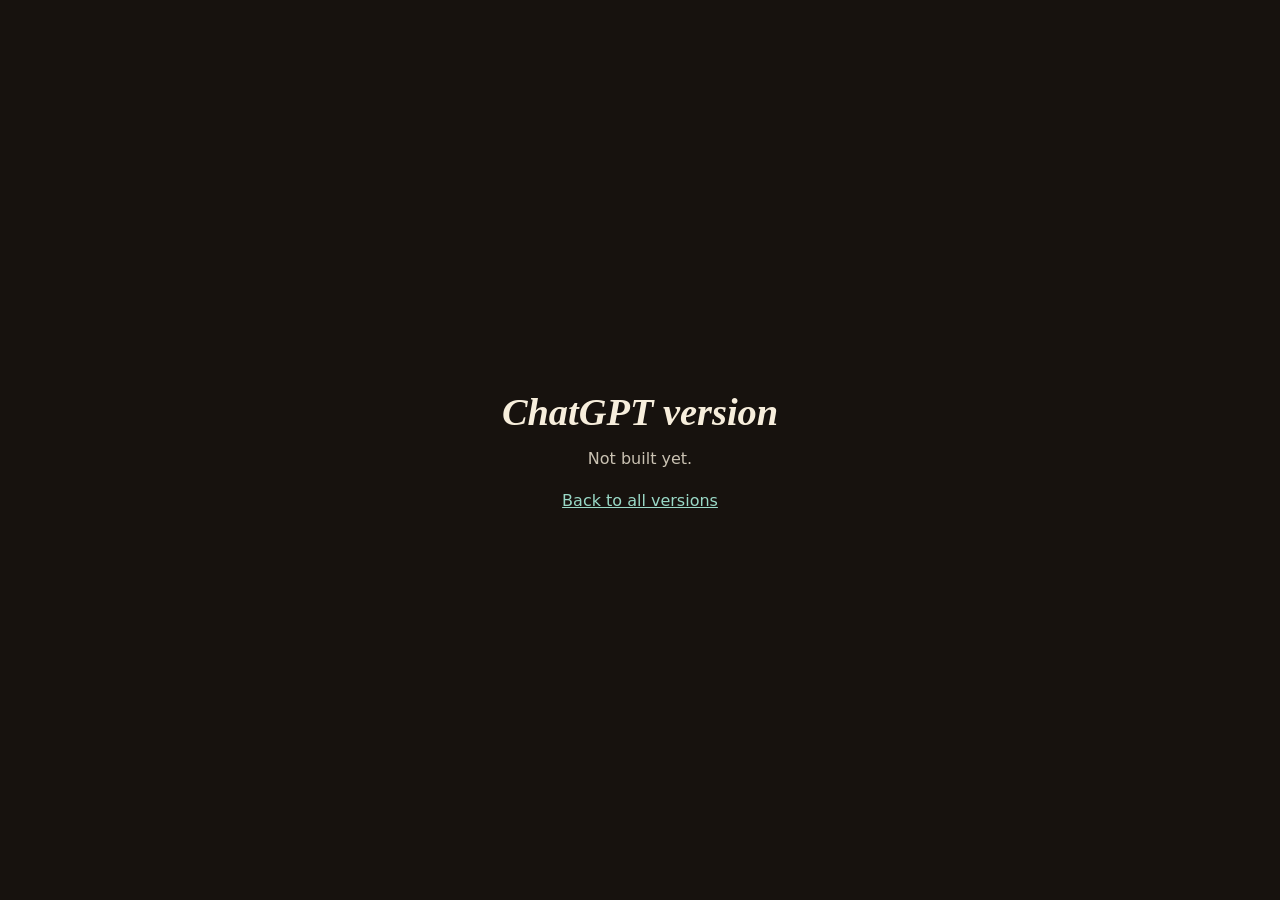
==== chatgpt/index.html @ 25187469 "Add repository scaffolding for multiple AI variants Root README, landing page, .gitignore, and place" ====
<!doctype html>
<html lang="en">
<head>
<meta charset="utf-8">
<meta name="viewport" content="width=device-width,initial-scale=1">
<title>Vespa Greeter — ChatGPT version</title>
<style>
  body{margin:0;min-height:100vh;display:grid;place-items:center;background:#17120e;color:#f7eedc;font-family:Georgia,serif;text-align:center}
  h1{font-style:italic;font-size:2.4rem;margin:0 0 .4em}
  p{font-family:system-ui,sans-serif;opacity:.8;margin:0 0 1.4em}
  a{color:#9ad9c7;font-family:system-ui,sans-serif}
</style>
</head>
<body>
<main>
  <h1>ChatGPT version</h1>
  <p>Not built yet.</p>
  <a href="../">Back to all versions</a>
</main>
</body>
</html>
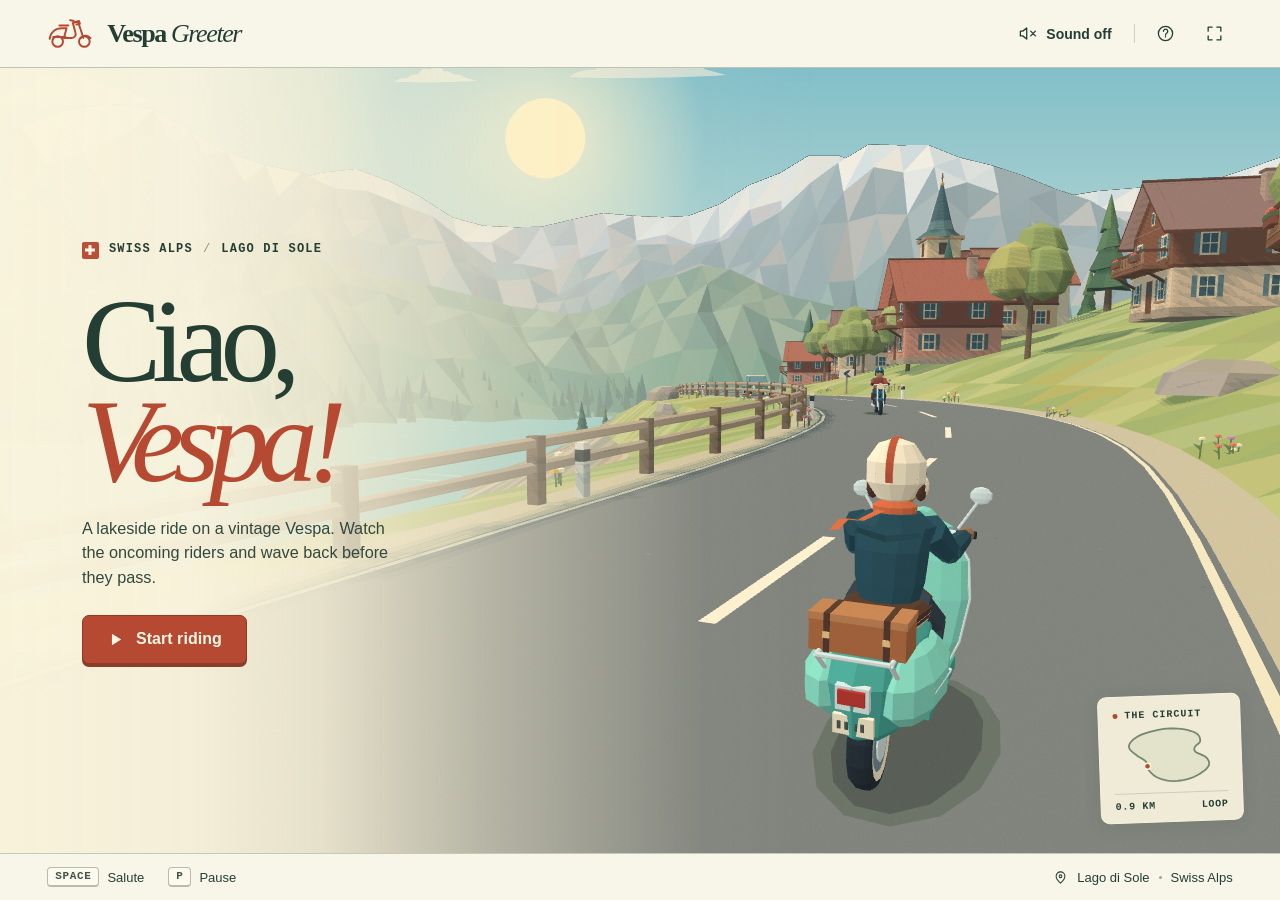
==== commit 4de7c214: "Publish Ciao, Vespa! and Passo del Saluto alongside the Claude edition" ====
--- a/chatgpt/index.html
+++ b/chatgpt/index.html
@@ -1,21 +1,43 @@
 <!doctype html>
 <html lang="en">
 <head>
-<meta charset="utf-8">
-<meta name="viewport" content="width=device-width,initial-scale=1">
-<title>Vespa Greeter — ChatGPT version</title>
-<style>
-  body{margin:0;min-height:100vh;display:grid;place-items:center;background:#17120e;color:#f7eedc;font-family:Georgia,serif;text-align:center}
-  h1{font-style:italic;font-size:2.4rem;margin:0 0 .4em}
-  p{font-family:system-ui,sans-serif;opacity:.8;margin:0 0 1.4em}
-  a{color:#9ad9c7;font-family:system-ui,sans-serif}
-</style>
+<meta charset="utf-8"><meta name="viewport" content="width=device-width,initial-scale=1,viewport-fit=cover">
+<meta name="theme-color" content="#f8f4e9"><title>Ciao, Vespa! · Vespa Greeter</title>
+<link rel="icon" href="data:image/svg+xml,%3Csvg xmlns='http://www.w3.org/2000/svg' viewBox='0 0 64 64'%3E%3Crect width='64' height='64' rx='14' fill='%23274036'/%3E%3Ctext x='8' y='49' font-family='Georgia' font-style='italic' font-size='49' fill='%23f8ecce'%3EV%3C/text%3E%3C/svg%3E">
+<link rel="stylesheet" href="style.css">
 </head>
 <body>
-<main>
-  <h1>ChatGPT version</h1>
-  <p>Not built yet.</p>
-  <a href="../">Back to all versions</a>
+<svg class="defs" xmlns="http://www.w3.org/2000/svg"><defs>
+<symbol id="scoot" viewBox="0 0 54 36"><g fill="none" stroke="currentColor" stroke-width="2.2" stroke-linecap="round" stroke-linejoin="round"><circle cx="12" cy="27" r="6"/><circle cx="42" cy="27" r="6"/><path d="M3 24c1-7 6-12 14-12h5l-3 11h9c3 0 5-3 4-6L29 6l6-1 6 18M7 22h14m-7-13h10m6-5-4-1m12 20c3-3 7-3 11 0"/><path d="M32 5l4-1 1 3-4 1"/></g></symbol>
+<symbol id="sound" viewBox="0 0 24 24"><path d="m11 5-5 4H3v6h3l5 4zM15 9a4 4 0 0 1 0 6m3-9a8 8 0 0 1 0 12"/></symbol>
+<symbol id="mute" viewBox="0 0 24 24"><path d="m11 5-5 4H3v6h3l5 4zM16 9l6 6m0-6-6 6"/></symbol>
+<symbol id="expand" viewBox="0 0 24 24"><path d="M4 9V4h5m6 0h5v5m0 6v5h-5m-6 0H4v-5"/></symbol>
+<symbol id="help" viewBox="0 0 24 24"><circle cx="12" cy="12" r="9"/><path d="M9.4 9.2a2.7 2.7 0 1 1 4.3 2.2c-1.2.8-1.7 1.2-1.7 2.7m0 2v.2"/></symbol>
+<symbol id="pin" viewBox="0 0 24 24"><path d="M19 10c0 5-7 11-7 11S5 15 5 10a7 7 0 1 1 14 0Z"/><circle cx="12" cy="10" r="2.2"/></symbol>
+<symbol id="play" viewBox="0 0 24 24"><path d="m7 4 13 8-13 8z" fill="currentColor" stroke="none"/></symbol>
+<symbol id="pause" viewBox="0 0 24 24"><path d="M8 5v14M16 5v14" stroke-width="3.4"/></symbol>
+<symbol id="flag" viewBox="0 0 24 24"><path d="M5 21V4c5-4 9 4 15 0v10c-6 4-11-4-15 0"/></symbol>
+<symbol id="close" viewBox="0 0 24 24"><path d="m6 6 12 12M18 6 6 18"/></symbol>
+<symbol id="hand" viewBox="0 0 24 24"><path d="M8 13 6 8c-.7-1.8 1.6-2.6 2.3-.9l2.2 4.5-2.2-7c-.5-1.5 1.7-2.2 2.3-.7l2.4 6.5-1.2-7c-.3-1.5 1.9-2 2.3-.3l1.6 7 .1-5.4c0-1.6 2.2-1.6 2.2 0l.6 9.3 1.1-1.8c1-1.6 3-.3 2.1 1.3l-2.7 5c-3.2 5.2-8.4 4.1-11.2 1.3L3.2 13c-1.1-1.4.5-3 1.8-1.9z"/></symbol>
+</defs></svg>
+<header><div class="brand"><svg class="brandmark"><use href="#scoot"/></svg><span>Vespa <i>Greeter</i></span></div>
+<div class="tools"><button id="soundBtn" aria-pressed="false"><svg><use id="soundIcon" href="#mute"/></svg><span id="soundLabel">Sound off</span></button><span class="divider"></span><button id="helpBtn" aria-label="How to play" title="How to play"><svg><use href="#help"/></svg></button><button id="fullBtn" aria-label="Enter full screen" title="Full screen"><svg><use href="#expand"/></svg></button></div></header>
+<main id="scene" data-state="intro">
+<canvas id="sky" aria-hidden="true"></canvas><canvas id="world" aria-label="3D view of the Alpine riding circuit"></canvas>
+<div class="wash"></div>
+<section class="intro" id="intro"><div class="location"><span class="swiss" aria-label="Swiss flag"></span> Swiss Alps <b>/</b> Lago di Sole</div>
+<h1>Ciao,<br><em>Vespa!</em></h1>
+<p>A lakeside ride on a vintage Vespa. Watch the oncoming riders and wave back before they pass.</p>
+<button class="primary" id="start"><svg><use href="#play"/></svg>Start riding</button>
+<div class="best" id="introBest" hidden></div>
+</section>
+<section class="hud" id="hud" aria-label="Ride statistics" hidden><div><small>Score</small><strong id="score">0</strong></div><div><small>Greetings</small><strong id="count">0</strong></div><button class="round" id="pauseBtn" aria-label="Pause ride"><svg><use href="#pause"/></svg></button></section>
+<div id="callout" hidden><svg><use href="#hand"/></svg><span>Ciao!</span></div>
+<div id="feedback" role="status"></div>
+<aside class="map" aria-label="Circuit map"><div class="map-top"><span class="led"></span><span id="routeLabel">The circuit</span></div><svg id="route" viewBox="0 0 116 72" aria-hidden="true"><path id="mapPath"/><circle id="mapDot" r="3.4"/></svg><div class="map-bottom"><span id="mapKm">0.9 km</span><span id="mapNote">Loop</span></div></aside>
+<button class="salute" id="tap" hidden><svg><use href="#hand"/></svg> Salute <kbd>Space</kbd></button>
+<div class="veil" id="veil" hidden><section class="sheet" role="dialog" aria-modal="true" aria-labelledby="sheetTitle" tabindex="-1"><button id="dismiss" class="cross" aria-label="Close"><svg><use href="#close"/></svg></button><div class="location"><span class="swiss"></span> Lago di Sole</div><h2 id="sheetTitle"></h2><div id="sheetBody"></div><button class="primary" id="sheetAction"></button><button class="textbtn" id="sheetSecond" hidden></button></section></div>
 </main>
-</body>
-</html>
+<footer><div class="keys"><span><kbd>Space</kbd> Salute</span><span><kbd>P</kbd> Pause</span></div><div class="route-caption"><svg><use href="#pin"/></svg>Lago di Sole <i></i> Swiss Alps</div></footer>
+<script src="engine.js"></script><script src="landmarks.js"></script><script src="vehicles.js"></script><script src="alps.js"></script><script src="ride.js"></script>
+</body></html>
--- a/chatgpt/style.css
+++ b/chatgpt/style.css
@@ -0,0 +1,17 @@
+:root{--ink:#253e34;--paper:#f8f5e9;--red:#b64931;--line:#d3d1c1;--mono:'IBM Plex Mono',Consolas,'Courier New',monospace;--serif:'Baskerville',Georgia,'Times New Roman',serif;color:var(--ink);font-family:'DM Sans','Segoe UI',Arial,sans-serif;background:var(--paper)}
+*{box-sizing:border-box}body{margin:0;height:100vh;height:100dvh;display:flex;flex-direction:column;overflow:hidden}.defs{height:0;width:0;position:absolute;pointer-events:none}
+button{font:inherit;color:inherit;cursor:pointer;-webkit-tap-highlight-color:transparent}button:focus-visible{outline:3px solid #d07a36;outline-offset:4px}button svg,footer svg,#callout svg{width:21px;height:21px;fill:none;stroke:currentColor;stroke-width:1.65;stroke-linecap:round;stroke-linejoin:round}button{touch-action:manipulation}button:active{transform:translateY(1px)}
+header,footer{flex:none;display:flex;align-items:center;justify-content:space-between;background:var(--paper);position:relative;z-index:2}
+header{height:68px;padding:0 clamp(20px,3.7vw,68px);border-bottom:1px solid #bdc4b4}.brand{display:flex;align-items:center;gap:12px;font:700 26px/1 var(--serif);letter-spacing:-1.4px}.brand i{font-weight:normal}.brandmark{color:var(--red);width:48px;height:35px}.tools{display:flex;align-items:center;gap:13px}.tools button,.cross,.round{border:0;display:inline-flex;align-items:center;justify-content:center;background:transparent;border-radius:5px;min-width:36px;height:38px;gap:9px}.tools button:hover,.round:hover,.cross:hover{background:#d9d8c65c}.tools #soundBtn{font-size:14px;font-weight:600;padding:0 9px}.tools svg{width:19px;height:19px}.divider{height:19px;border-left:1px solid var(--line)}
+main{position:relative;flex:1;min-height:0;isolation:isolate;overflow:hidden;background:#c9ded8}#world,#sky,.wash{position:absolute;inset:0;width:100%;height:100%;pointer-events:none}#sky{background:linear-gradient(#8ebfc4,#dbe2ce 52%,#f7debb 75%)}.wash{opacity:0;transition:opacity .65s;background:linear-gradient(90deg,rgba(250,244,220,.98) 0%,rgba(250,244,222,.95) 15%,rgba(247,240,215,.86) 25%,rgba(247,240,215,.45) 38%,rgba(247,240,215,.03) 55%,transparent 64%)}[data-state="intro"] .wash{opacity:1}
+.intro{position:absolute;left:clamp(30px,6.4vw,130px);width:clamp(260px,28vw,420px);top:49%;transform:translateY(-50%);padding:10px 0}.location,.map-top,.map-bottom,.hud small,.resultrow span{font:600 12px/1.3 var(--mono);letter-spacing:1.2px;text-transform:uppercase}.location{display:flex;align-items:center;gap:10px}.location b{font-weight:400;color:#929783}.swiss{display:inline-block;position:relative;width:17px;height:17px;flex:none;background:#ba4f38;border-radius:2px}.swiss:before,.swiss:after{content:"";position:absolute;background:#fff8e8;left:50%;top:50%;transform:translate(-50%,-50%)}.swiss:before{width:10px;height:3px}.swiss:after{width:3px;height:10px}
+h1{font-family:var(--serif);font-weight:400;font-size:clamp(80px,min(9.3vw,15.5vh),166px);line-height:.84;letter-spacing:-.075em;margin:32px 0 23px}h1 em{color:var(--red);font-weight:400;letter-spacing:-.088em}p{font-size:clamp(16px,1.27vw,21px);line-height:1.52}.intro p{max-width:310px;color:#33483e;margin:25px 0}.primary{border:1px solid #913a26;border-radius:7px;background:var(--red);color:#fff7e6;font-weight:650;letter-spacing:.05px;padding:14px 24px;min-height:49px;display:inline-flex;align-items:center;justify-content:center;gap:12px;box-shadow:0 3px 0 #873f2c;transition:background .16s,transform .16s}.primary svg{height:17px;width:17px}.primary:hover{background:#a33f2a}.best{font:12px var(--mono);margin-top:15px}.map,.hud,.salute{background:#f7f2ddf0;box-shadow:0 3px 18px #173b2e19;border:1px solid #f7f4dd;border-radius:9px}.map{width:143px;position:absolute;right:clamp(18px,3vw,56px);bottom:clamp(16px,3.4vh,48px);padding:12px 14px 9px;transform:rotate(-2deg)}.map-top,.map-bottom{display:flex;align-items:center;gap:7px;font-size:10px;letter-spacing:1px}.led{width:5px;height:5px;border-radius:50%;background:var(--red)}#route{height:65px;width:100%;margin:1px 0}.map-bottom{justify-content:space-between;border-top:1px solid #cccebb;padding-top:6px;font-size:10px;letter-spacing:.7px}#mapPath{fill:#c6d1ad55;stroke:#758870;stroke-width:2;stroke-linejoin:round}#mapDot{fill:var(--red);stroke:#fff3d6;stroke-width:1.7}
+footer{height:47px;padding:0 clamp(20px,3.7vw,68px);font-size:13px;border-top:1px solid #c4c9b8}.keys,.keys>span,.route-caption{display:flex;align-items:center}.keys{gap:24px}.keys>span{gap:8px}kbd{display:inline-flex;align-items:center;justify-content:center;border:1px solid #b7bcab;border-bottom-width:2px;border-radius:4px;padding:2px 7px;color:#435346;font:600 11px/1.2 var(--mono);text-transform:uppercase;letter-spacing:.6px;background:#fcf9ef}.route-caption{gap:9px;font-size:13px}.route-caption svg{width:15px;height:15px}.route-caption i{height:3px;width:3px;background:#a0a48f;border-radius:50%}
+.hud{position:absolute;left:clamp(15px,3vw,50px);top:22px;display:flex;align-items:center;gap:20px;padding:12px 15px}.hud>div{min-width:54px}.hud small{display:block;font-size:10px;letter-spacing:1px}.hud strong{font:600 27px/1.1 var(--serif)}.round{border-left:1px solid var(--line);border-radius:0;padding-left:14px}.salute{position:absolute;bottom:18px;left:50%;transform:translateX(-50%);padding:10px 14px;display:flex;align-items:center;gap:8px;font-weight:600}.salute:active{transform:translate(-50%,1px)}.salute svg{width:19px;height:19px}
+#callout{position:absolute;background:#fbf2d8;color:#29483a;box-shadow:0 2px 10px #263c2b33;border:1px solid #c2c6a9;padding:5px 10px;border-radius:13px 13px 13px 2px;display:flex;align-items:center;gap:5px;transform:translate(-35%,-100%);font:italic bold 18px var(--serif);pointer-events:none}#callout svg{width:17px;height:17px}
+#feedback{position:absolute;top:16%;left:50%;transform:translateX(-50%);background:#244c3eea;color:#fff7df;border:1px solid #d2dfc399;border-radius:30px;font-size:16px;font-weight:600;padding:9px 17px;opacity:0;transition:opacity .15s;pointer-events:none;white-space:nowrap}#feedback.show{opacity:1}#feedback.error{background:#873f33ec}
+.veil{position:absolute;inset:0;background:#203c344f;backdrop-filter:blur(5px);display:grid;place-items:center;padding:15px;z-index:4}.sheet{position:relative;background:var(--paper);width:min(405px,100%);max-height:100%;overflow:auto;border-radius:11px;padding:32px;box-shadow:0 14px 70px #16382f44}.sheet:focus{outline:none}.sheet h2{font:italic 48px/.98 var(--serif);letter-spacing:-2.5px;margin:23px 0 17px}.sheet p{font-size:16px}.sheet .primary{width:100%;margin-top:11px}.cross{position:absolute;top:10px;right:10px}.textbtn{display:block;background:transparent;border:0;text-decoration:underline;text-underline-offset:3px;margin:16px auto 0}.resultrow{padding:9px 0;border-bottom:1px solid var(--line);display:flex;align-items:center;justify-content:space-between}.resultrow span{letter-spacing:.6px;font-size:11px}.resultrow b{font:600 21px var(--serif)}.help-list{padding-left:20px;line-height:1.6;font-size:16px}.help-list li+li{margin-top:8px}[hidden]{display:none!important}
+@media(min-aspect-ratio:2/1){header{height:52px}footer{height:37px}h1{font-size:min(16vh,100px);margin:18px 0}.intro p{font-size:16px;margin:16px 0}.map{width:120px}#route{height:48px}}
+@media(max-width:700px){header{height:54px;padding:0 15px}.brand{font-size:22px;gap:7px}.brandmark{width:37px}.tools{gap:2px}.tools button{min-width:32px}.tools #soundBtn{font-size:12px}.divider{margin:0 3px}.intro{left:22px;top:auto;bottom:18px;transform:none;width:76%;padding:0}h1{font-size:clamp(66px,15vw,106px);line-height:.91;margin:10px 0 5px}h1 br{display:none}h1 em:before{content:' '}.intro p{font-size:15px;margin:10px 0 13px;max-width:290px}.location{font-size:10px;gap:7px}.swiss{height:15px;width:15px}.wash{background:linear-gradient(0deg,#f7f0ddea 0%,#f7f0dde8 13%,#f7f0dd95 32%,transparent 55%)}.primary{padding:10px 17px;min-height:43px}.map{right:13px;top:13px;bottom:auto;width:94px;padding:7px 8px}#route{height:40px}.map-top,.map-bottom{font-size:8px}.map-bottom{padding-top:4px}.map-top{gap:5px}footer{height:38px;padding:0 13px;font-size:12px}.keys{gap:12px}.route-caption{font-size:11px;gap:4px}.hud{gap:12px;top:13px;padding:9px}.hud>div{min-width:43px}.hud strong{font-size:23px}.hud .round{padding-left:7px}.sheet{padding:26px}.best{margin:10px 0 0}.salute{bottom:15px}}
+@media(max-height:560px) and (orientation:landscape){header{height:39px}.brand{font-size:20px}.brandmark{height:27px}.tools button{height:30px}footer{height:28px}.intro{top:48%;bottom:auto;transform:translateY(-50%);width:37%}.intro h1{font-size:58px;margin:12px 0 5px}.intro h1 br{display:none}.intro h1 em:before{content:' '}.intro p{font-size:14px;line-height:1.35;margin:9px 0 13px}.primary{padding:8px 17px;min-height:36px}.sheet{padding:16px 25px}.sheet h2{font-size:31px;margin:10px 0}.sheet p,.help-list{font-size:14px}.sheet .location{font-size:9px}.map{width:95px;bottom:12px}.map #route{height:37px}}
+@media(prefers-reduced-motion:reduce){*,*:before,*:after{transition:none!important}}
